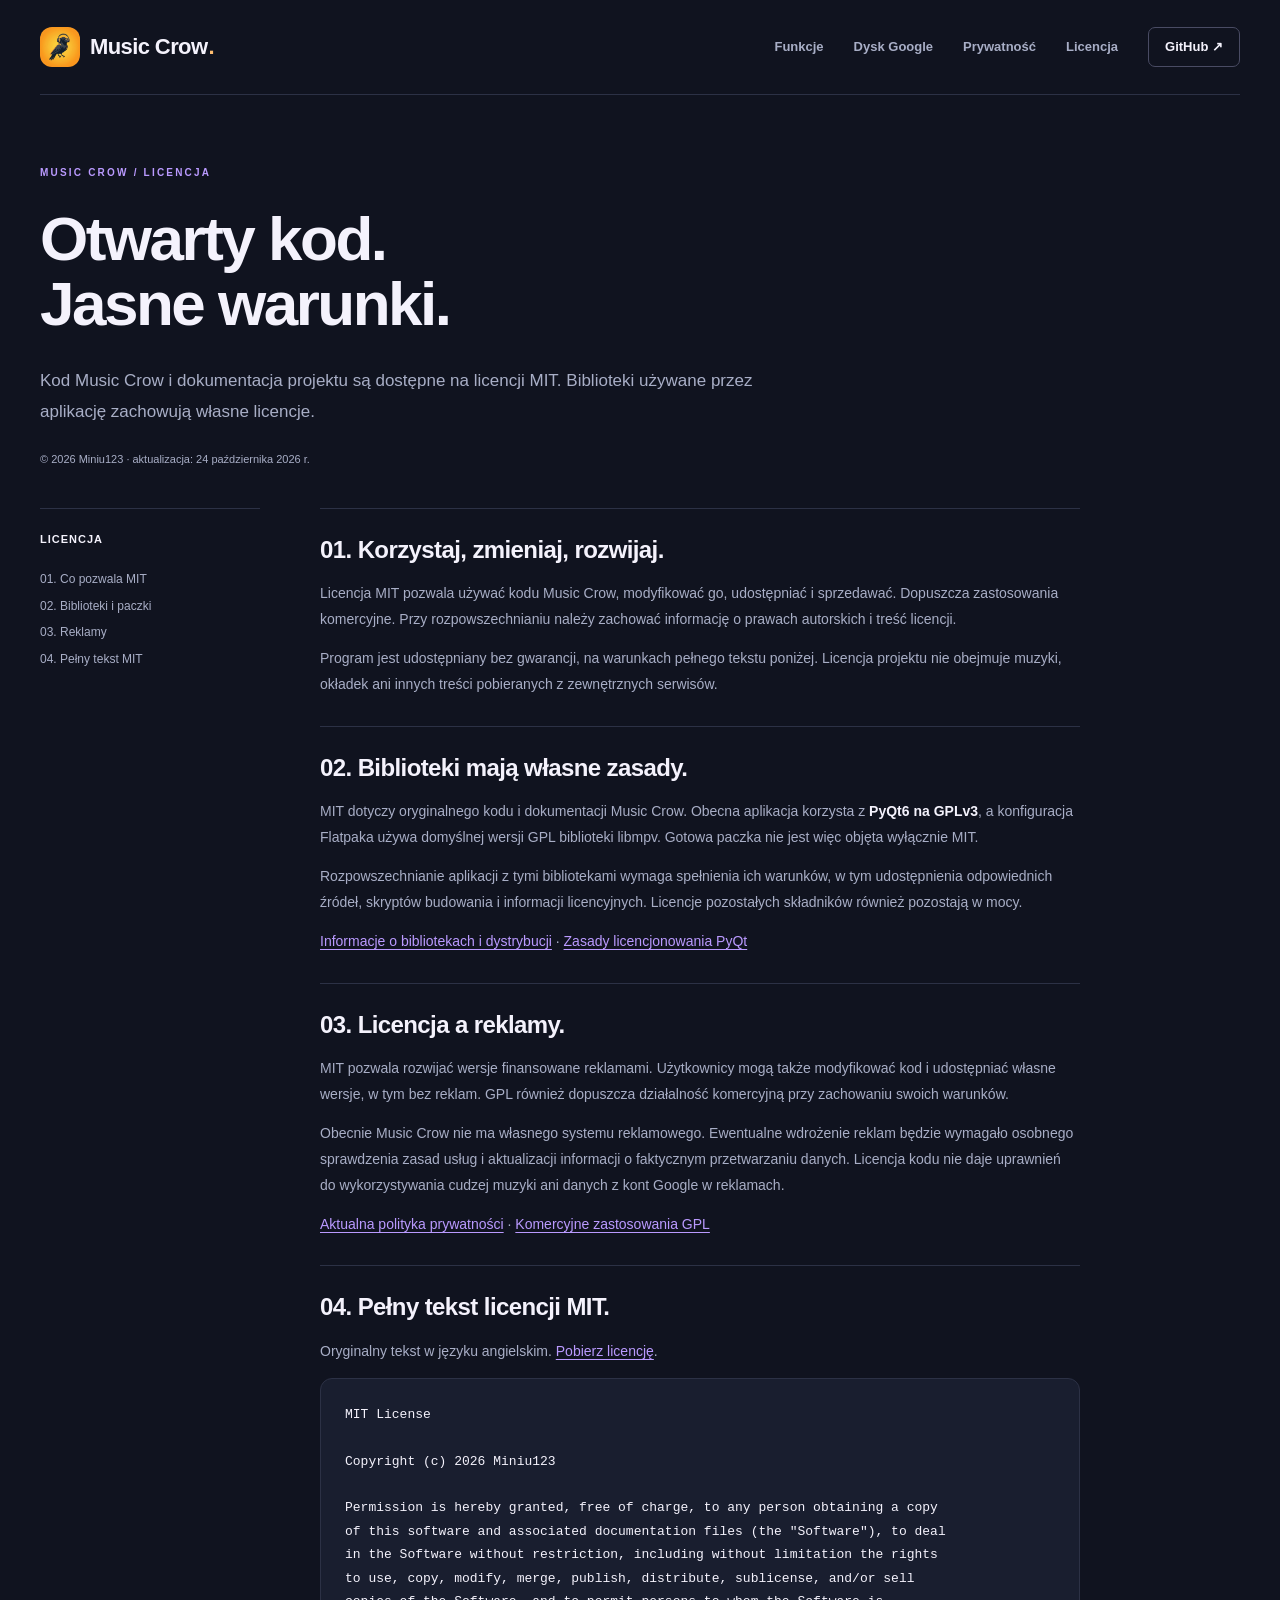
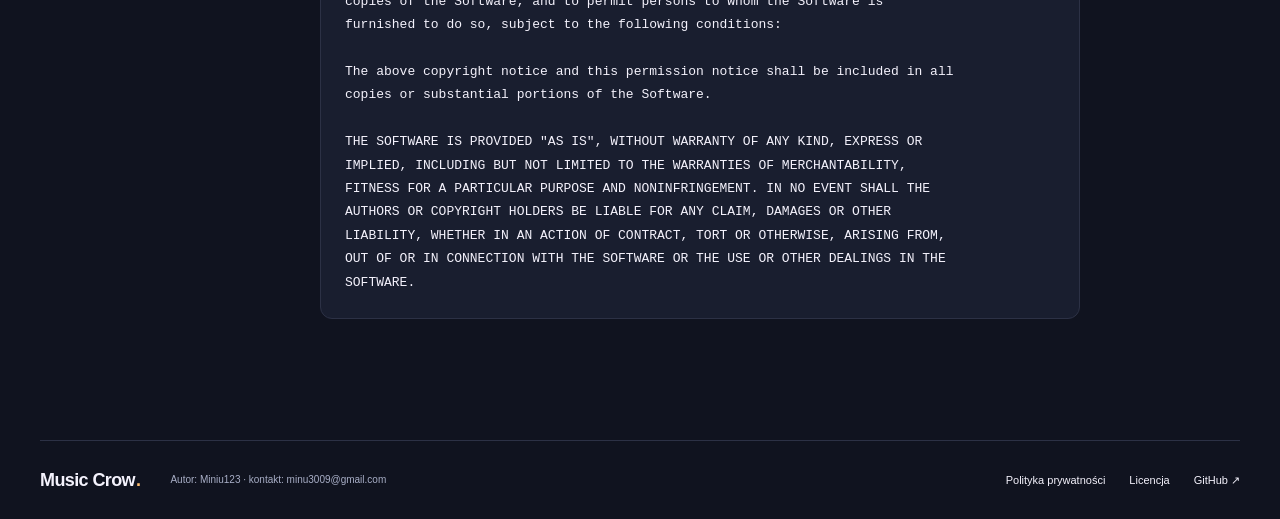
==== docs/license.html @ b698483c "Create flatpak build" ====
<!doctype html>
<html lang="pl">
<head>
  <meta charset="utf-8">
  <meta name="viewport" content="width=device-width, initial-scale=1">
  <meta name="description" content="Licencja MIT kodu Music Crow, zasady wykorzystania komercyjnego i informacje o licencjach bibliotek aplikacji.">
  <meta name="theme-color" content="#10131f">
  <title>Licencja — Music Crow</title>
  <link rel="icon" type="image/png" href="assets/icon.png">
  <link rel="stylesheet" href="assets/style.css">
</head>
<body>
  <a class="skip" href="#main">Przejdź do treści</a>
  <header class="site-header wrap"><a class="brand" href="./" aria-label="Music Crow — strona główna"><img src="assets/icon.png" alt="" width="40" height="40">Music Crow<span class="brand-dot">.</span></a><nav aria-label="Nawigacja główna"><a href="index.html#funkcje">Funkcje</a><a href="index.html#google-drive">Dysk Google</a><a href="privacy.html">Prywatność</a><a href="license.html" aria-current="page">Licencja</a><a class="nav-github" href="https://github.com/Miniu123/Music_Crow">GitHub ↗</a></nav></header>
  <main id="main" class="wrap">
    <div class="legal-hero"><p class="eyebrow">MUSIC CROW / LICENCJA</p><h1>Otwarty kod.<br>Jasne warunki.</h1><p class="lead">Kod Music Crow i dokumentacja projektu są dostępne na licencji MIT. Biblioteki używane przez aplikację zachowują własne licencje.</p><p class="updated">© 2026 Miniu123 · aktualizacja: 24 października 2026 r.</p></div>
    <div class="legal-layout">
      <aside class="legal-toc" aria-label="Spis treści"><strong>LICENCJA</strong><ol><li><a href="#zasady">01. Co pozwala MIT</a></li><li><a href="#biblioteki">02. Biblioteki i paczki</a></li><li><a href="#reklamy">03. Reklamy</a></li><li><a href="#tekst">04. Pełny tekst MIT</a></li></ol></aside>
      <article class="legal-content" aria-label="Licencja Music Crow">
        <section id="zasady"><h2>01. Korzystaj, zmieniaj, rozwijaj.</h2><p>Licencja MIT pozwala używać kodu Music Crow, modyfikować go, udostępniać i sprzedawać. Dopuszcza zastosowania komercyjne. Przy rozpowszechnianiu należy zachować informację o prawach autorskich i treść licencji.</p><p>Program jest udostępniany bez gwarancji, na warunkach pełnego tekstu poniżej. Licencja projektu nie obejmuje muzyki, okładek ani innych treści pobieranych z zewnętrznych serwisów.</p></section>
        <section id="biblioteki"><h2>02. Biblioteki mają własne zasady.</h2><p>MIT dotyczy oryginalnego kodu i dokumentacji Music Crow. Obecna aplikacja korzysta z <strong>PyQt6 na GPLv3</strong>, a konfiguracja Flatpaka używa domyślnej wersji GPL biblioteki libmpv. Gotowa paczka nie jest więc objęta wyłącznie MIT.</p><p>Rozpowszechnianie aplikacji z tymi bibliotekami wymaga spełnienia ich warunków, w tym udostępnienia odpowiednich źródeł, skryptów budowania i informacji licencyjnych. Licencje pozostałych składników również pozostają w mocy.</p><p><a href="https://github.com/Miniu123/Music_Crow/blob/main/THIRD_PARTY_NOTICES.md">Informacje o bibliotekach i dystrybucji</a> · <a href="https://www.riverbankcomputing.com/commercial/license-faq">Zasady licencjonowania PyQt</a></p></section>
        <section id="reklamy"><h2>03. Licencja a reklamy.</h2><p>MIT pozwala rozwijać wersje finansowane reklamami. Użytkownicy mogą także modyfikować kod i udostępniać własne wersje, w tym bez reklam. GPL również dopuszcza działalność komercyjną przy zachowaniu swoich warunków.</p><p>Obecnie Music Crow nie ma własnego systemu reklamowego. Ewentualne wdrożenie reklam będzie wymagało osobnego sprawdzenia zasad usług i aktualizacji informacji o faktycznym przetwarzaniu danych. Licencja kodu nie daje uprawnień do wykorzystywania cudzej muzyki ani danych z kont Google w reklamach.</p><p><a href="privacy.html">Aktualna polityka prywatności</a> · <a href="https://www.gnu.org/licenses/gpl-faq.html#GPLCommercially">Komercyjne zastosowania GPL</a></p></section>
        <section id="tekst"><h2>04. Pełny tekst licencji MIT.</h2><p>Oryginalny tekst w języku angielskim. <a href="assets/LICENSE.txt" download="Music-Crow-LICENSE.txt">Pobierz licencję</a>.</p><pre class="license-text" lang="en">MIT License

Copyright (c) 2026 Miniu123

Permission is hereby granted, free of charge, to any person obtaining a copy
of this software and associated documentation files (the &quot;Software&quot;), to deal
in the Software without restriction, including without limitation the rights
to use, copy, modify, merge, publish, distribute, sublicense, and/or sell
copies of the Software, and to permit persons to whom the Software is
furnished to do so, subject to the following conditions:

The above copyright notice and this permission notice shall be included in all
copies or substantial portions of the Software.

THE SOFTWARE IS PROVIDED &quot;AS IS&quot;, WITHOUT WARRANTY OF ANY KIND, EXPRESS OR
IMPLIED, INCLUDING BUT NOT LIMITED TO THE WARRANTIES OF MERCHANTABILITY,
FITNESS FOR A PARTICULAR PURPOSE AND NONINFRINGEMENT. IN NO EVENT SHALL THE
AUTHORS OR COPYRIGHT HOLDERS BE LIABLE FOR ANY CLAIM, DAMAGES OR OTHER
LIABILITY, WHETHER IN AN ACTION OF CONTRACT, TORT OR OTHERWISE, ARISING FROM,
OUT OF OR IN CONNECTION WITH THE SOFTWARE OR THE USE OR OTHER DEALINGS IN THE
SOFTWARE.
</pre></section>
      </article>
    </div>
  </main>
  <footer class="site-footer wrap"><a class="brand" href="./">Music Crow<span class="brand-dot">.</span></a><p>Autor: Miniu123 · kontakt: <a href="mailto:minu3009@gmail.com">minu3009@gmail.com</a></p><div><a href="privacy.html">Polityka prywatności</a><a href="license.html" aria-current="page">Licencja</a><a href="https://github.com/Miniu123/Music_Crow">GitHub ↗</a></div></footer>
</body>
</html>
---- docs/assets/style.css ----
:root{color-scheme:dark;--bg:#10131f;--surface:#191e2f;--text:#f4f2fc;--muted:#a8aec6;--accent:#ba9aff;--line:#2c3145;--warm:#ffbd70}*{box-sizing:border-box}html{scroll-behavior:smooth;scroll-padding-top:28px}body{margin:0;background:var(--bg);color:var(--text);font-family:Inter,"Segoe UI",Arial,sans-serif;font-size:16px;line-height:1.65}a{color:inherit;text-decoration:none}a:hover{color:var(--accent)}a:focus-visible{outline:3px solid var(--warm);outline-offset:6px;border-radius:3px}img{max-width:100%;height:auto}h1,h2,h3,p,figure{margin:0}h1,h2,h3{line-height:1.1;letter-spacing:-.045em}p{color:var(--muted)}.wrap{width:min(1220px,calc(100% - 80px));margin-inline:auto}.skip{position:fixed;top:-100px;left:20px;padding:10px 20px;background:var(--text);color:var(--bg);z-index:10}.skip:focus{top:12px}.site-header{display:flex;align-items:center;justify-content:space-between;gap:30px;padding-block:27px;border-bottom:1px solid var(--line)}.brand{display:flex;align-items:center;gap:10px;font-size:22px;line-height:1;font-weight:750;letter-spacing:-.6px}.brand img{border-radius:12px}.brand-dot{margin-left:-9px;color:var(--warm)}nav{display:flex;align-items:center;gap:30px;font-size:13px;font-weight:600}nav a{color:var(--muted)}.nav-github{border:1px solid #494b63;border-radius:7px;padding:8px 16px;color:var(--text)}.hero{display:grid;grid-template-columns:1fr 1.12fr;gap:54px;align-items:center;padding-block:102px 72px}.eyebrow{font-size:10px;letter-spacing:2.2px;font-weight:750;color:var(--accent);margin-bottom:24px}.status-dot{display:inline-block;width:7px;height:7px;margin-right:7px;background:var(--warm);border-radius:50%}h1{font-size:clamp(48px,5.2vw,74px);font-weight:750;line-height:1.06;letter-spacing:-4px}h1 span{color:var(--accent)}.lead{margin-top:28px;font-size:17px;line-height:1.85}.actions{display:flex;align-items:center;gap:24px;margin-top:34px;flex-wrap:wrap}.button{display:inline-flex;align-items:center;justify-content:center;gap:20px;padding:14px 20px;font-size:13px;font-weight:750;border-radius:7px;transition:transform .18s,background .18s}.primary{color:#151320;background:#bfa3ff}.primary:hover{color:#151320;background:#ceb8ff;transform:translateY(-2px)}.text-link{font-size:13px;font-weight:650}.text-link span{padding-left:7px}.hero-note{font-size:11px;margin-top:25px;color:#8c95b0}.app-figure{min-width:0;transform:rotate(-2deg);animation:arrive .7s ease-out both}.app-preview{overflow:hidden;background:#151a2a;border:1px solid #3c3d58;border-radius:13px;box-shadow:0 30px 65px #05061170,0 0 75px #9572ff0c}.window-bar{display:flex;align-items:center;justify-content:space-between;padding:12px 16px;border-bottom:1px solid var(--line);color:#8991ab;font-size:8px;letter-spacing:2px}.window-dots{display:flex;gap:5px}.window-dots i{width:6px;height:6px;border-radius:50%;background:#4b4863}.window-dots i:first-child{background:#b78b7c}.preview-body{padding:24px}.preview-heading{display:flex;align-items:center;justify-content:space-between;gap:10px}.micro{font-size:8px;font-weight:750;letter-spacing:1.4px;color:var(--muted)}.preview-heading h2{font-size:27px;margin-top:9px}.preview-heading h2 span{color:var(--accent)}.now-playing{display:flex;align-items:center;gap:18px;padding:20px;margin-block:23px;background:linear-gradient(115deg,#46375f,#2b2b48);border:1px solid #6e548f;border-radius:9px}.record{width:63px;height:63px;border-radius:50%;display:grid;place-items:center;flex-shrink:0;background:repeating-radial-gradient(#161726 0 3px,#28273c 4px 5px);border:1px solid #53516a}.record span{display:grid;place-items:center;width:27px;height:27px;background:var(--warm);border-radius:50%;color:#242036;font-size:17px}.now-playing h3{font-size:18px;margin-top:5px}.now-playing p{font-size:10px;margin-top:5px}.sound-bars{display:flex;gap:3px;align-items:center;height:25px;margin-left:auto}.sound-bars i{width:3px;height:13px;border-radius:3px;background:var(--accent);animation:equalizer 1s ease-in-out infinite alternate}.sound-bars i:nth-child(2){height:23px;animation-delay:-.6s}.sound-bars i:nth-child(3){height:17px;animation-delay:-.2s}.sound-bars i:nth-child(4){height:9px;animation-delay:-.8s}.sound-bars i:nth-child(5){height:20px;animation-delay:-.4s}.preview-queues{display:grid;grid-template-columns:1.2fr 1fr;gap:18px}.queue-label{display:flex;justify-content:space-between;font-size:11px;font-weight:650;margin-bottom:12px}.queue-label>span{color:#8d839f;font-weight:400}.track-list{list-style:none;padding:0;margin:0}.track-list li{display:flex;align-items:center;gap:8px;font-size:9px;line-height:1.5;padding:9px 0;border-bottom:1px solid #2b2c41}.track-list small{display:block;color:var(--muted);font-size:8px;margin-top:2px}.track-art{display:grid;place-items:center;width:28px;height:28px;flex-shrink:0;border-radius:5px;font-size:16px}.lilac{background:#413653;color:#cbb3ed}.peach{background:#4d3d36;color:#e8b996}.mint{background:#2e4645;color:#a7d0c2}.track-time{font-size:8px;color:var(--muted);margin-left:auto}.queue-caption{font-size:9px;line-height:1.7;padding-top:14px;color:#958ba7}.preview-player{display:flex;gap:14px;align-items:center;border-top:1px solid #38344f;padding-top:20px;margin-top:20px;color:var(--accent)}.preview-player small{font-size:8px;color:#a3a5bf}.progress{height:3px;background:#3b3c55;flex:1;border-radius:4px}.progress i{display:block;height:3px;background:var(--accent);width:38%;border-radius:4px}figcaption{font-size:9px;text-align:center;color:#8f95ab;margin-top:15px;letter-spacing:.2px}.feature-strip{display:flex;justify-content:space-between;gap:20px;border-top:1px solid var(--line);border-bottom:1px solid var(--line);padding-block:22px;color:#bdc0d2;font-size:12px;letter-spacing:.2px}.feature-strip span:before{content:'✦';font-size:10px;color:var(--accent);padding-right:12px}.section{padding-block:88px}.section h2,.drive-section h2{font-size:clamp(32px,3.3vw,46px)}.section-heading .eyebrow{margin-bottom:17px}.feature-grid{display:grid;grid-template-columns:repeat(3,1fr);gap:44px;margin-top:46px}.feature-grid article{border-top:1px solid #554760;padding-top:24px}.feature-number{font-size:9px;letter-spacing:2px;color:var(--accent);font-weight:700}.feature-grid h3{font-size:23px;margin-block:16px}.feature-grid p{font-size:14px;line-height:1.85}.drive-section{display:grid;grid-template-columns:1.2fr 1fr;gap:80px;align-items:center;padding:52px;background:#1b2031;border:1px solid #33384d;border-radius:14px}.drive-copy>p:not(.eyebrow){margin-top:22px;font-size:14px}.drive-copy strong{color:var(--text);font-weight:550}.drive-copy .text-link{display:inline-block;margin-top:24px;color:var(--accent)}.backup-note>ol{list-style:none;padding:0;margin:20px 0 0}.backup-note li{display:flex;gap:16px;margin-block:24px}.backup-note li>span{width:28px;height:28px;display:grid;place-items:center;flex-shrink:0;border:1px solid #625276;border-radius:50%;font-size:10px;color:var(--accent)}.backup-note h3{font-size:15px;letter-spacing:-.2px}.backup-note p{font-size:12px;margin-top:7px}.file-pill{font-family:monospace;font-size:11px;background:#111524;border:1px solid #3a4057;border-radius:7px;padding:13px 16px;color:#c0c5db;overflow-wrap:anywhere}.file-pill span{color:var(--accent);margin-right:10px}.start-section{display:flex;align-items:center;justify-content:space-between;gap:45px}.start-section>div{max-width:630px}.start-section p:not(.eyebrow){font-size:14px;margin-top:22px}.start-section .button{flex-shrink:0}.contact-section{padding-block:34px;border-top:1px solid var(--line);display:flex;align-items:center;justify-content:space-between;gap:24px}.contact-section h2{font-size:24px;margin-bottom:10px}.contact-section p{font-size:12px}.contact-link{font-size:18px;color:var(--accent);overflow-wrap:anywhere}.site-footer{border-top:1px solid var(--line);padding-block:30px;display:flex;gap:30px;align-items:center}.site-footer .brand{font-size:18px;flex-shrink:0}.site-footer p{font-size:10px;max-width:340px}.site-footer>div{display:flex;gap:24px;margin-left:auto;font-size:11px}.legal-hero{padding-block:70px 40px;max-width:850px}.legal-hero h1{font-size:clamp(38px,5vw,62px);letter-spacing:-2.5px}.legal-hero .lead{font-size:17px;max-width:720px}.updated{font-size:11px;margin-top:22px}.legal-layout{display:grid;grid-template-columns:220px minmax(0,760px);gap:60px;padding-bottom:80px;align-items:start}.legal-toc{position:sticky;top:24px;border-top:1px solid var(--line);padding-top:16px}.legal-toc strong{font-size:11px;letter-spacing:1px}.legal-toc ol{list-style:none;padding:0;margin:15px 0;font-size:12px;line-height:2.2}.legal-toc a{color:var(--muted)}.legal-content section{padding:28px 0;border-top:1px solid var(--line)}.legal-content h2{font-size:24px;letter-spacing:-.6px;margin-bottom:18px}.legal-content h3{font-size:17px;margin-block:22px 12px;letter-spacing:-.2px}.legal-content p,.legal-content li{font-size:14px;line-height:1.85;color:var(--muted)}.legal-content p+p{margin-top:13px}.legal-content a{color:var(--accent);text-decoration:underline;text-underline-offset:3px;overflow-wrap:anywhere}.legal-content strong{color:var(--text);font-weight:600}.legal-content ul,.legal-content ol{padding-left:22px}.legal-content li{padding-block:4px}.legal-content code{font-size:12px;overflow-wrap:anywhere;color:#d8c6ff}.legal-content .notice{background:var(--surface);border-left:2px solid var(--accent);padding:20px;border-radius:0 8px 8px 0;margin-top:20px}@keyframes equalizer{to{transform:scaleY(.4)}}@keyframes arrive{from{opacity:0;translate:0 14px}to{opacity:1;translate:0 0}}@media(min-width:1600px){.hero{padding-block:125px 95px}}@media(max-width:1050px){.wrap{width:calc(100% - 48px)}.hero{gap:30px;padding-top:70px}h1{font-size:54px;letter-spacing:-2.5px}.preview-body{padding:18px}.now-playing{padding:14px;gap:12px}.preview-queues{gap:12px}.track-time{display:none}.drive-section{gap:35px;padding:36px}.start-section{align-items:flex-start;flex-direction:column;gap:25px}.legal-layout{gap:35px;grid-template-columns:180px 1fr}.site-footer{flex-wrap:wrap}}@media(max-width:760px){.site-header{flex-wrap:wrap;padding-block:22px;gap:22px}nav{width:100%;justify-content:space-between;gap:10px;font-size:11px}.nav-github{padding:5px 10px}.hero{grid-template-columns:1fr;gap:48px;padding-block:52px 40px}.hero-copy{max-width:590px}h1{font-size:clamp(46px,9vw,66px)}.lead{font-size:16px}.app-figure{transform:none;max-width:600px;width:100%;margin-inline:auto}.preview-body{padding:22px}.preview-queues{gap:22px}.feature-strip{display:grid;grid-template-columns:1fr 1fr;gap:15px;font-size:10px}.section{padding-block:58px}.feature-grid{grid-template-columns:1fr;gap:27px;margin-top:30px}.feature-grid article{padding-top:18px}.feature-grid h3{margin-block:12px}.drive-section{grid-template-columns:1fr;padding:28px;gap:36px}.contact-section{align-items:flex-start;flex-direction:column}.site-footer{gap:22px}.site-footer>div{margin-left:0;width:100%}.legal-hero{padding-top:44px}.legal-layout{grid-template-columns:1fr;gap:20px}.legal-toc{position:static}.legal-toc ol{display:grid;grid-template-columns:1fr 1fr;gap:4px 18px}.legal-content section{padding-block:25px}}@media(max-width:390px){.wrap{width:calc(100% - 32px)}.preview-body{padding:15px}.preview-heading h2{font-size:23px}.preview-queues{gap:12px}.track-art{width:24px;height:24px}.now-playing{gap:10px}.record{width:48px;height:48px}.feature-strip span:before{padding-right:6px}.drive-section{padding:22px}.actions{gap:18px}.legal-toc ol{grid-template-columns:1fr}}@media(prefers-reduced-motion:reduce){html{scroll-behavior:auto}*,*:before,*:after{animation:none!important;transition:none!important}}

.license-text{white-space:pre-wrap;overflow-wrap:anywhere;font:13px/1.8 ui-monospace,monospace;background:var(--surface);border:1px solid var(--line);border-radius:12px;padding:24px;color:var(--text)}
.download-section{text-align:center}.download-section h2{font-size:clamp(36px,4vw,54px)}.download-intro{max-width:560px;margin:20px auto 28px;font-size:16px}.download-button{font-size:17px;padding:18px 32px}.download-meta{font-size:12px;margin-top:17px}.download-install{max-width:780px;margin:38px auto 24px;text-align:left;padding:28px;background:var(--surface);border:1px solid var(--line);border-radius:14px}.download-install h3{font-size:22px;margin-bottom:16px}.download-install li,.download-install p{font-size:14px;line-height:1.8;color:var(--muted)}.download-install ol{padding-left:22px}.download-install li{padding-block:5px}.download-install a,.download-links a{color:var(--accent);text-decoration:underline;text-underline-offset:4px}.download-install pre{white-space:pre-wrap;overflow-wrap:anywhere;background:#10131f;border:1px solid var(--line);border-radius:9px;padding:16px;margin:18px 0;font:12px/1.8 ui-monospace,monospace;color:var(--text)}.download-links{display:flex;justify-content:center;gap:24px;flex-wrap:wrap;font-size:12px}@media(max-width:760px){.download-install{padding:20px}.download-links{gap:16px}.download-button{max-width:100%;font-size:15px}}
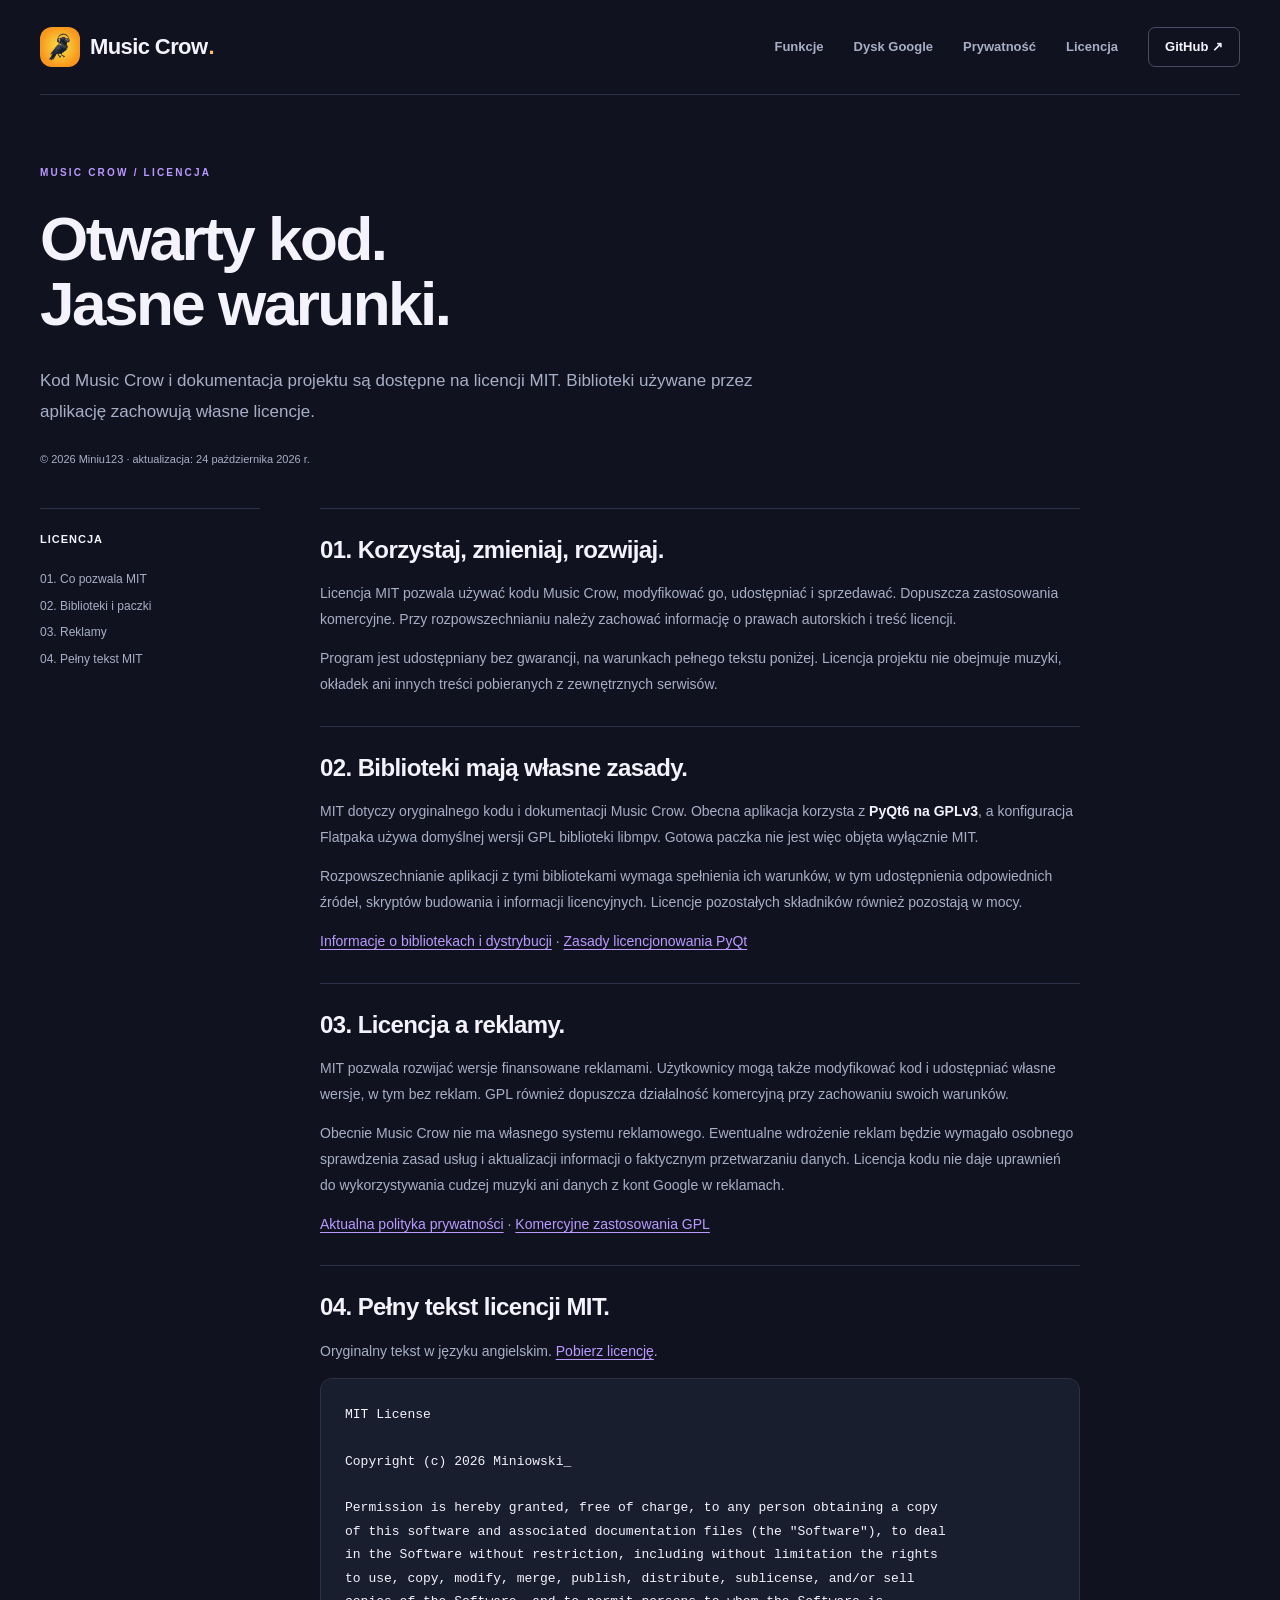
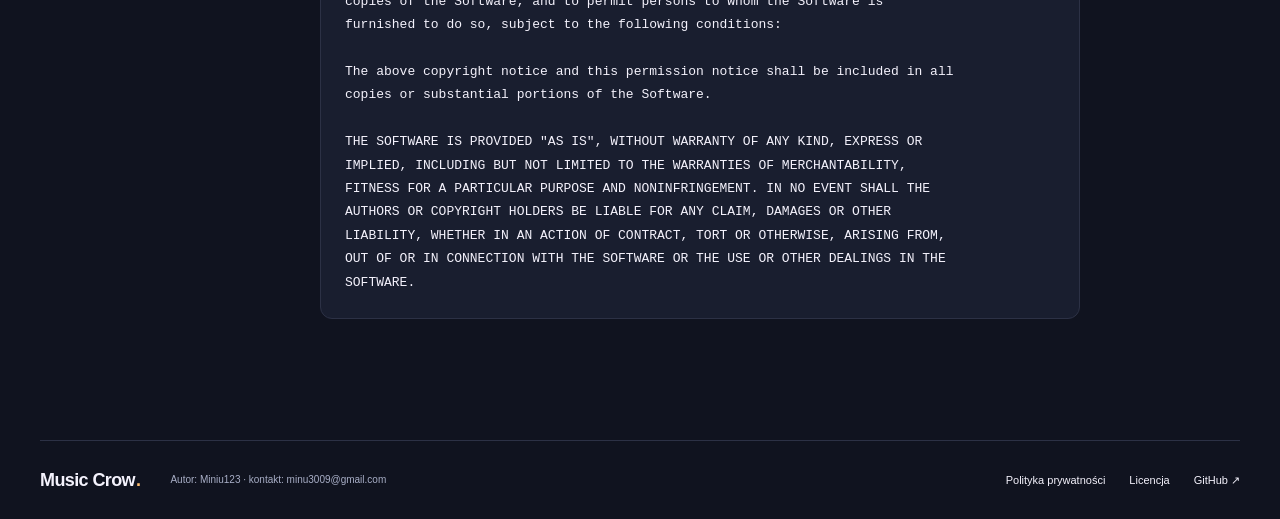
==== commit 011479bb: "Add the Android app, tidy release files and publish the APK - Add the native Android port as android" ====
--- a/docs/license.html
+++ b/docs/license.html
@@ -22,7 +22,7 @@
         <section id="reklamy"><h2>03. Licencja a reklamy.</h2><p>MIT pozwala rozwijać wersje finansowane reklamami. Użytkownicy mogą także modyfikować kod i udostępniać własne wersje, w tym bez reklam. GPL również dopuszcza działalność komercyjną przy zachowaniu swoich warunków.</p><p>Obecnie Music Crow nie ma własnego systemu reklamowego. Ewentualne wdrożenie reklam będzie wymagało osobnego sprawdzenia zasad usług i aktualizacji informacji o faktycznym przetwarzaniu danych. Licencja kodu nie daje uprawnień do wykorzystywania cudzej muzyki ani danych z kont Google w reklamach.</p><p><a href="privacy.html">Aktualna polityka prywatności</a> · <a href="https://www.gnu.org/licenses/gpl-faq.html#GPLCommercially">Komercyjne zastosowania GPL</a></p></section>
         <section id="tekst"><h2>04. Pełny tekst licencji MIT.</h2><p>Oryginalny tekst w języku angielskim. <a href="assets/LICENSE.txt" download="Music-Crow-LICENSE.txt">Pobierz licencję</a>.</p><pre class="license-text" lang="en">MIT License
 
-Copyright (c) 2026 Miniu123
+Copyright (c) 2026 Miniowski_
 
 Permission is hereby granted, free of charge, to any person obtaining a copy
 of this software and associated documentation files (the &quot;Software&quot;), to deal
--- a/docs/assets/style.css
+++ b/docs/assets/style.css
@@ -1,4 +1,27 @@
 :root{color-scheme:dark;--bg:#10131f;--surface:#191e2f;--text:#f4f2fc;--muted:#a8aec6;--accent:#ba9aff;--line:#2c3145;--warm:#ffbd70}*{box-sizing:border-box}html{scroll-behavior:smooth;scroll-padding-top:28px}body{margin:0;background:var(--bg);color:var(--text);font-family:Inter,"Segoe UI",Arial,sans-serif;font-size:16px;line-height:1.65}a{color:inherit;text-decoration:none}a:hover{color:var(--accent)}a:focus-visible{outline:3px solid var(--warm);outline-offset:6px;border-radius:3px}img{max-width:100%;height:auto}h1,h2,h3,p,figure{margin:0}h1,h2,h3{line-height:1.1;letter-spacing:-.045em}p{color:var(--muted)}.wrap{width:min(1220px,calc(100% - 80px));margin-inline:auto}.skip{position:fixed;top:-100px;left:20px;padding:10px 20px;background:var(--text);color:var(--bg);z-index:10}.skip:focus{top:12px}.site-header{display:flex;align-items:center;justify-content:space-between;gap:30px;padding-block:27px;border-bottom:1px solid var(--line)}.brand{display:flex;align-items:center;gap:10px;font-size:22px;line-height:1;font-weight:750;letter-spacing:-.6px}.brand img{border-radius:12px}.brand-dot{margin-left:-9px;color:var(--warm)}nav{display:flex;align-items:center;gap:30px;font-size:13px;font-weight:600}nav a{color:var(--muted)}.nav-github{border:1px solid #494b63;border-radius:7px;padding:8px 16px;color:var(--text)}.hero{display:grid;grid-template-columns:1fr 1.12fr;gap:54px;align-items:center;padding-block:102px 72px}.eyebrow{font-size:10px;letter-spacing:2.2px;font-weight:750;color:var(--accent);margin-bottom:24px}.status-dot{display:inline-block;width:7px;height:7px;margin-right:7px;background:var(--warm);border-radius:50%}h1{font-size:clamp(48px,5.2vw,74px);font-weight:750;line-height:1.06;letter-spacing:-4px}h1 span{color:var(--accent)}.lead{margin-top:28px;font-size:17px;line-height:1.85}.actions{display:flex;align-items:center;gap:24px;margin-top:34px;flex-wrap:wrap}.button{display:inline-flex;align-items:center;justify-content:center;gap:20px;padding:14px 20px;font-size:13px;font-weight:750;border-radius:7px;transition:transform .18s,background .18s}.primary{color:#151320;background:#bfa3ff}.primary:hover{color:#151320;background:#ceb8ff;transform:translateY(-2px)}.text-link{font-size:13px;font-weight:650}.text-link span{padding-left:7px}.hero-note{font-size:11px;margin-top:25px;color:#8c95b0}.app-figure{min-width:0;transform:rotate(-2deg);animation:arrive .7s ease-out both}.app-preview{overflow:hidden;background:#151a2a;border:1px solid #3c3d58;border-radius:13px;box-shadow:0 30px 65px #05061170,0 0 75px #9572ff0c}.window-bar{display:flex;align-items:center;justify-content:space-between;padding:12px 16px;border-bottom:1px solid var(--line);color:#8991ab;font-size:8px;letter-spacing:2px}.window-dots{display:flex;gap:5px}.window-dots i{width:6px;height:6px;border-radius:50%;background:#4b4863}.window-dots i:first-child{background:#b78b7c}.preview-body{padding:24px}.preview-heading{display:flex;align-items:center;justify-content:space-between;gap:10px}.micro{font-size:8px;font-weight:750;letter-spacing:1.4px;color:var(--muted)}.preview-heading h2{font-size:27px;margin-top:9px}.preview-heading h2 span{color:var(--accent)}.now-playing{display:flex;align-items:center;gap:18px;padding:20px;margin-block:23px;background:linear-gradient(115deg,#46375f,#2b2b48);border:1px solid #6e548f;border-radius:9px}.record{width:63px;height:63px;border-radius:50%;display:grid;place-items:center;flex-shrink:0;background:repeating-radial-gradient(#161726 0 3px,#28273c 4px 5px);border:1px solid #53516a}.record span{display:grid;place-items:center;width:27px;height:27px;background:var(--warm);border-radius:50%;color:#242036;font-size:17px}.now-playing h3{font-size:18px;margin-top:5px}.now-playing p{font-size:10px;margin-top:5px}.sound-bars{display:flex;gap:3px;align-items:center;height:25px;margin-left:auto}.sound-bars i{width:3px;height:13px;border-radius:3px;background:var(--accent);animation:equalizer 1s ease-in-out infinite alternate}.sound-bars i:nth-child(2){height:23px;animation-delay:-.6s}.sound-bars i:nth-child(3){height:17px;animation-delay:-.2s}.sound-bars i:nth-child(4){height:9px;animation-delay:-.8s}.sound-bars i:nth-child(5){height:20px;animation-delay:-.4s}.preview-queues{display:grid;grid-template-columns:1.2fr 1fr;gap:18px}.queue-label{display:flex;justify-content:space-between;font-size:11px;font-weight:650;margin-bottom:12px}.queue-label>span{color:#8d839f;font-weight:400}.track-list{list-style:none;padding:0;margin:0}.track-list li{display:flex;align-items:center;gap:8px;font-size:9px;line-height:1.5;padding:9px 0;border-bottom:1px solid #2b2c41}.track-list small{display:block;color:var(--muted);font-size:8px;margin-top:2px}.track-art{display:grid;place-items:center;width:28px;height:28px;flex-shrink:0;border-radius:5px;font-size:16px}.lilac{background:#413653;color:#cbb3ed}.peach{background:#4d3d36;color:#e8b996}.mint{background:#2e4645;color:#a7d0c2}.track-time{font-size:8px;color:var(--muted);margin-left:auto}.queue-caption{font-size:9px;line-height:1.7;padding-top:14px;color:#958ba7}.preview-player{display:flex;gap:14px;align-items:center;border-top:1px solid #38344f;padding-top:20px;margin-top:20px;color:var(--accent)}.preview-player small{font-size:8px;color:#a3a5bf}.progress{height:3px;background:#3b3c55;flex:1;border-radius:4px}.progress i{display:block;height:3px;background:var(--accent);width:38%;border-radius:4px}figcaption{font-size:9px;text-align:center;color:#8f95ab;margin-top:15px;letter-spacing:.2px}.feature-strip{display:flex;justify-content:space-between;gap:20px;border-top:1px solid var(--line);border-bottom:1px solid var(--line);padding-block:22px;color:#bdc0d2;font-size:12px;letter-spacing:.2px}.feature-strip span:before{content:'✦';font-size:10px;color:var(--accent);padding-right:12px}.section{padding-block:88px}.section h2,.drive-section h2{font-size:clamp(32px,3.3vw,46px)}.section-heading .eyebrow{margin-bottom:17px}.feature-grid{display:grid;grid-template-columns:repeat(3,1fr);gap:44px;margin-top:46px}.feature-grid article{border-top:1px solid #554760;padding-top:24px}.feature-number{font-size:9px;letter-spacing:2px;color:var(--accent);font-weight:700}.feature-grid h3{font-size:23px;margin-block:16px}.feature-grid p{font-size:14px;line-height:1.85}.drive-section{display:grid;grid-template-columns:1.2fr 1fr;gap:80px;align-items:center;padding:52px;background:#1b2031;border:1px solid #33384d;border-radius:14px}.drive-copy>p:not(.eyebrow){margin-top:22px;font-size:14px}.drive-copy strong{color:var(--text);font-weight:550}.drive-copy .text-link{display:inline-block;margin-top:24px;color:var(--accent)}.backup-note>ol{list-style:none;padding:0;margin:20px 0 0}.backup-note li{display:flex;gap:16px;margin-block:24px}.backup-note li>span{width:28px;height:28px;display:grid;place-items:center;flex-shrink:0;border:1px solid #625276;border-radius:50%;font-size:10px;color:var(--accent)}.backup-note h3{font-size:15px;letter-spacing:-.2px}.backup-note p{font-size:12px;margin-top:7px}.file-pill{font-family:monospace;font-size:11px;background:#111524;border:1px solid #3a4057;border-radius:7px;padding:13px 16px;color:#c0c5db;overflow-wrap:anywhere}.file-pill span{color:var(--accent);margin-right:10px}.start-section{display:flex;align-items:center;justify-content:space-between;gap:45px}.start-section>div{max-width:630px}.start-section p:not(.eyebrow){font-size:14px;margin-top:22px}.start-section .button{flex-shrink:0}.contact-section{padding-block:34px;border-top:1px solid var(--line);display:flex;align-items:center;justify-content:space-between;gap:24px}.contact-section h2{font-size:24px;margin-bottom:10px}.contact-section p{font-size:12px}.contact-link{font-size:18px;color:var(--accent);overflow-wrap:anywhere}.site-footer{border-top:1px solid var(--line);padding-block:30px;display:flex;gap:30px;align-items:center}.site-footer .brand{font-size:18px;flex-shrink:0}.site-footer p{font-size:10px;max-width:340px}.site-footer>div{display:flex;gap:24px;margin-left:auto;font-size:11px}.legal-hero{padding-block:70px 40px;max-width:850px}.legal-hero h1{font-size:clamp(38px,5vw,62px);letter-spacing:-2.5px}.legal-hero .lead{font-size:17px;max-width:720px}.updated{font-size:11px;margin-top:22px}.legal-layout{display:grid;grid-template-columns:220px minmax(0,760px);gap:60px;padding-bottom:80px;align-items:start}.legal-toc{position:sticky;top:24px;border-top:1px solid var(--line);padding-top:16px}.legal-toc strong{font-size:11px;letter-spacing:1px}.legal-toc ol{list-style:none;padding:0;margin:15px 0;font-size:12px;line-height:2.2}.legal-toc a{color:var(--muted)}.legal-content section{padding:28px 0;border-top:1px solid var(--line)}.legal-content h2{font-size:24px;letter-spacing:-.6px;margin-bottom:18px}.legal-content h3{font-size:17px;margin-block:22px 12px;letter-spacing:-.2px}.legal-content p,.legal-content li{font-size:14px;line-height:1.85;color:var(--muted)}.legal-content p+p{margin-top:13px}.legal-content a{color:var(--accent);text-decoration:underline;text-underline-offset:3px;overflow-wrap:anywhere}.legal-content strong{color:var(--text);font-weight:600}.legal-content ul,.legal-content ol{padding-left:22px}.legal-content li{padding-block:4px}.legal-content code{font-size:12px;overflow-wrap:anywhere;color:#d8c6ff}.legal-content .notice{background:var(--surface);border-left:2px solid var(--accent);padding:20px;border-radius:0 8px 8px 0;margin-top:20px}@keyframes equalizer{to{transform:scaleY(.4)}}@keyframes arrive{from{opacity:0;translate:0 14px}to{opacity:1;translate:0 0}}@media(min-width:1600px){.hero{padding-block:125px 95px}}@media(max-width:1050px){.wrap{width:calc(100% - 48px)}.hero{gap:30px;padding-top:70px}h1{font-size:54px;letter-spacing:-2.5px}.preview-body{padding:18px}.now-playing{padding:14px;gap:12px}.preview-queues{gap:12px}.track-time{display:none}.drive-section{gap:35px;padding:36px}.start-section{align-items:flex-start;flex-direction:column;gap:25px}.legal-layout{gap:35px;grid-template-columns:180px 1fr}.site-footer{flex-wrap:wrap}}@media(max-width:760px){.site-header{flex-wrap:wrap;padding-block:22px;gap:22px}nav{width:100%;justify-content:space-between;gap:10px;font-size:11px}.nav-github{padding:5px 10px}.hero{grid-template-columns:1fr;gap:48px;padding-block:52px 40px}.hero-copy{max-width:590px}h1{font-size:clamp(46px,9vw,66px)}.lead{font-size:16px}.app-figure{transform:none;max-width:600px;width:100%;margin-inline:auto}.preview-body{padding:22px}.preview-queues{gap:22px}.feature-strip{display:grid;grid-template-columns:1fr 1fr;gap:15px;font-size:10px}.section{padding-block:58px}.feature-grid{grid-template-columns:1fr;gap:27px;margin-top:30px}.feature-grid article{padding-top:18px}.feature-grid h3{margin-block:12px}.drive-section{grid-template-columns:1fr;padding:28px;gap:36px}.contact-section{align-items:flex-start;flex-direction:column}.site-footer{gap:22px}.site-footer>div{margin-left:0;width:100%}.legal-hero{padding-top:44px}.legal-layout{grid-template-columns:1fr;gap:20px}.legal-toc{position:static}.legal-toc ol{display:grid;grid-template-columns:1fr 1fr;gap:4px 18px}.legal-content section{padding-block:25px}}@media(max-width:390px){.wrap{width:calc(100% - 32px)}.preview-body{padding:15px}.preview-heading h2{font-size:23px}.preview-queues{gap:12px}.track-art{width:24px;height:24px}.now-playing{gap:10px}.record{width:48px;height:48px}.feature-strip span:before{padding-right:6px}.drive-section{padding:22px}.actions{gap:18px}.legal-toc ol{grid-template-columns:1fr}}@media(prefers-reduced-motion:reduce){html{scroll-behavior:auto}*,*:before,*:after{animation:none!important;transition:none!important}}
 
 .license-text{white-space:pre-wrap;overflow-wrap:anywhere;font:13px/1.8 ui-monospace,monospace;background:var(--surface);border:1px solid var(--line);border-radius:12px;padding:24px;color:var(--text)}
-.download-section{text-align:center}.download-section h2{font-size:clamp(36px,4vw,54px)}.download-intro{max-width:560px;margin:20px auto 28px;font-size:16px}.download-button{font-size:17px;padding:18px 32px}.download-meta{font-size:12px;margin-top:17px}.download-install{max-width:780px;margin:38px auto 24px;text-align:left;padding:28px;background:var(--surface);border:1px solid var(--line);border-radius:14px}.download-install h3{font-size:22px;margin-bottom:16px}.download-install li,.download-install p{font-size:14px;line-height:1.8;color:var(--muted)}.download-install ol{padding-left:22px}.download-install li{padding-block:5px}.download-install a,.download-links a{color:var(--accent);text-decoration:underline;text-underline-offset:4px}.download-install pre{white-space:pre-wrap;overflow-wrap:anywhere;background:#10131f;border:1px solid var(--line);border-radius:9px;padding:16px;margin:18px 0;font:12px/1.8 ui-monospace,monospace;color:var(--text)}.download-links{display:flex;justify-content:center;gap:24px;flex-wrap:wrap;font-size:12px}@media(max-width:760px){.download-install{padding:20px}.download-links{gap:16px}.download-button{max-width:100%;font-size:15px}}
+.download-section{text-align:center}
+.download-section h2{font-size:clamp(36px,4vw,54px)}
+.download-intro{max-width:560px;margin:20px auto 36px;font-size:16px}
+.download-grid{display:grid;grid-template-columns:repeat(auto-fit,minmax(280px,1fr));gap:24px;max-width:1120px;margin:0 auto;align-items:start}
+.download-card{min-width:0;text-align:left;padding:30px;background:var(--surface);border:1px solid var(--line);border-radius:16px}
+.platform-label{font-size:11px;font-weight:750;letter-spacing:2px;color:var(--accent);margin-bottom:16px}
+.download-card h3{font-size:26px;margin-bottom:16px}
+.platform-description{font-size:14px;min-height:46px}
+.download-meta{font-size:12px;margin:12px 0 22px}
+.download-card .download-button{width:100%;font-size:15px;padding:16px 20px;color:#151320;text-decoration:none}
+.download-hint{font-size:12px;margin:16px 0 24px;min-height:40px}
+.download-install{border-top:1px solid var(--line);padding-top:18px}
+.download-install summary{cursor:pointer;color:var(--text);font-size:14px;font-weight:650}
+.download-install summary:hover{color:var(--accent)}
+.download-install summary:focus-visible{outline:3px solid var(--warm);outline-offset:5px;border-radius:3px}
+.download-install[open] summary{margin-bottom:18px}
+.download-install li,.download-install p{font-size:14px;line-height:1.8;color:var(--muted)}
+.download-install ol{padding-left:22px;margin:0}
+.download-install li{padding-block:5px}
+.download-install a,.download-links a{color:var(--accent);text-decoration:underline;text-underline-offset:4px}
+.download-install pre{white-space:pre-wrap;overflow-wrap:anywhere;background:var(--bg);border:1px solid var(--line);border-radius:9px;padding:16px;margin:18px 0;font:12px/1.8 ui-monospace,monospace;color:var(--text)}
+.download-footnote{font-size:12px;margin:24px auto 16px}
+.download-links{display:flex;justify-content:center;gap:24px;flex-wrap:wrap;font-size:12px}
+@media(max-width:760px){.download-grid{grid-template-columns:1fr;gap:18px}.download-card{padding:24px}.platform-description,.download-hint{min-height:0}.download-links{gap:16px}}
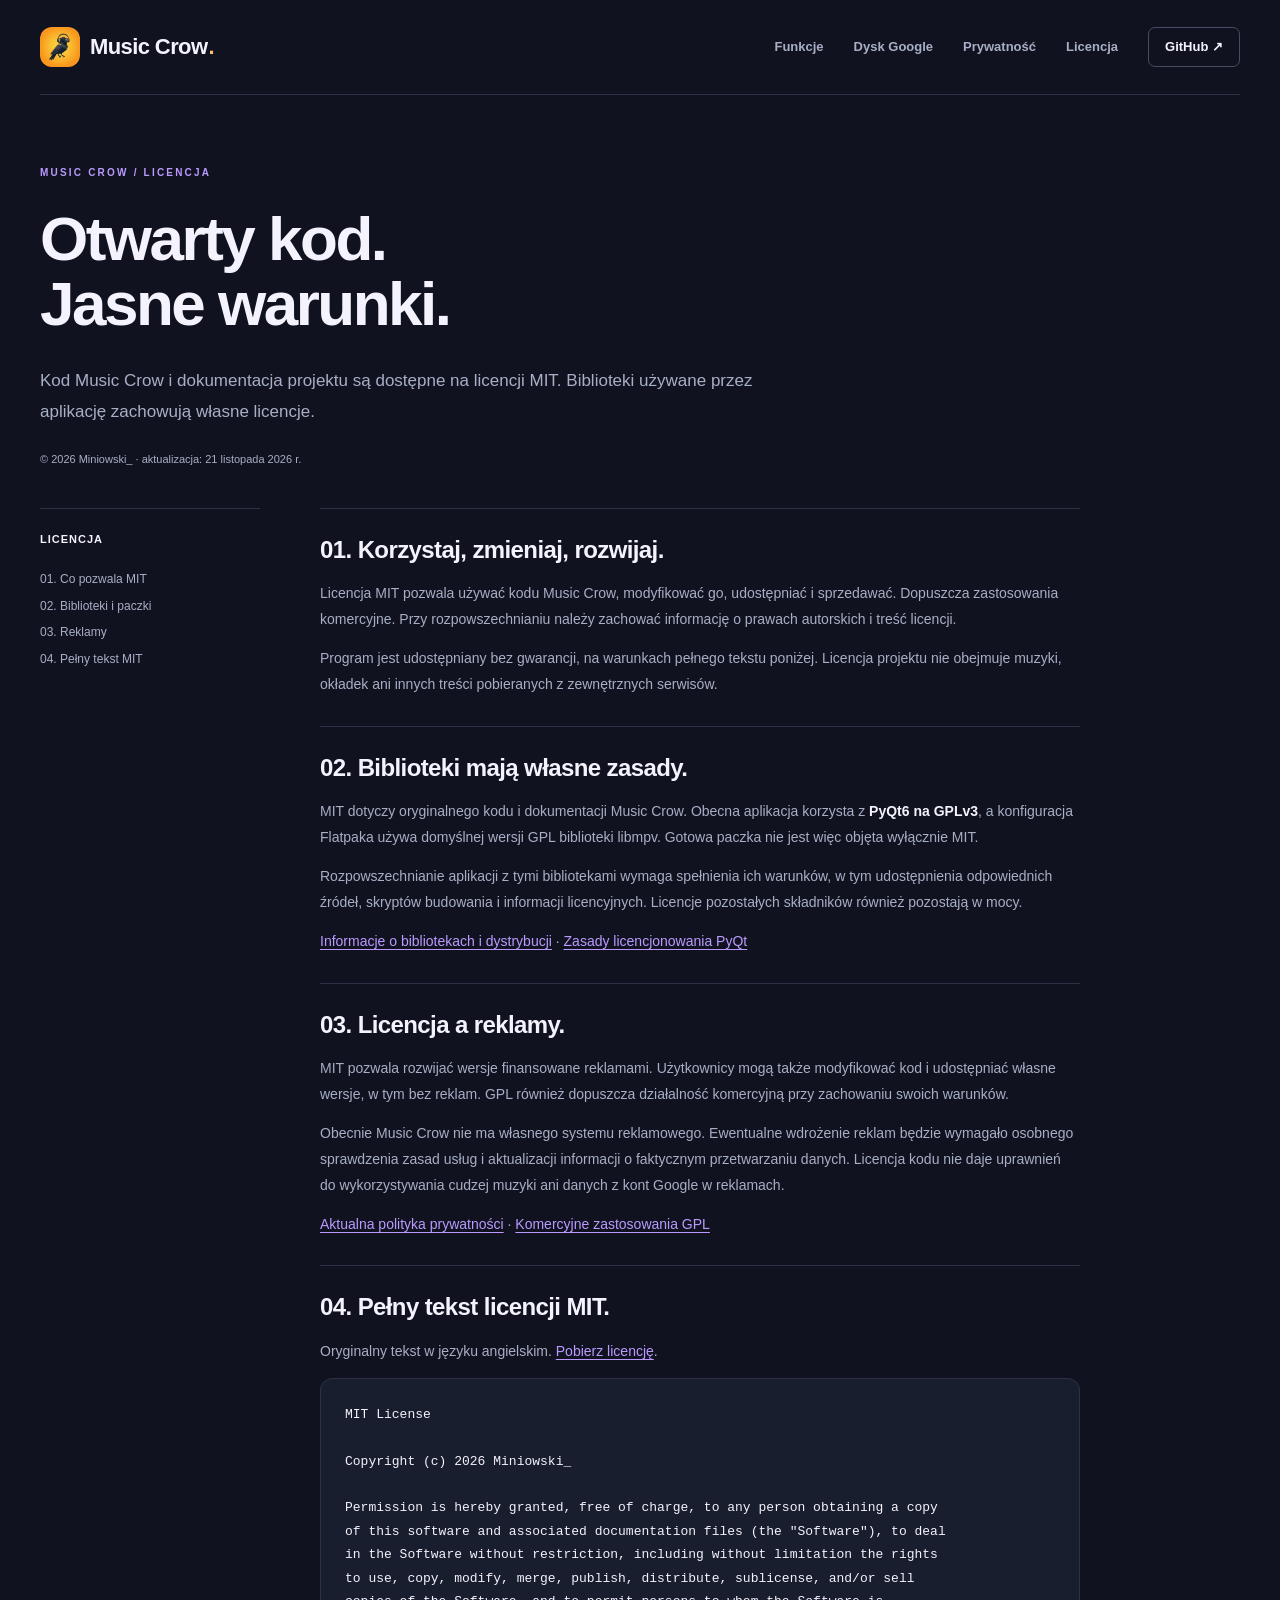
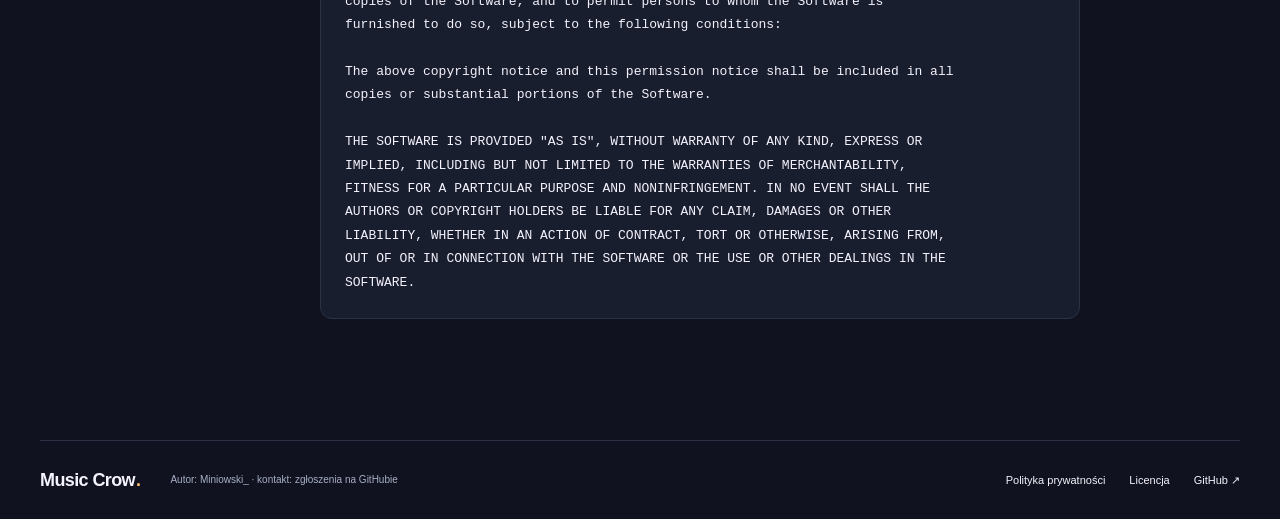
==== commit da44b565: "Release desktop 0.2.0 and Android 0.9.1 with the Miniowski_ branding Desktop 0.2.0 (Linux Flatpak, W" ====
--- a/docs/license.html
+++ b/docs/license.html
@@ -13,7 +13,7 @@
   <a class="skip" href="#main">Przejdź do treści</a>
   <header class="site-header wrap"><a class="brand" href="./" aria-label="Music Crow — strona główna"><img src="assets/icon.png" alt="" width="40" height="40">Music Crow<span class="brand-dot">.</span></a><nav aria-label="Nawigacja główna"><a href="index.html#funkcje">Funkcje</a><a href="index.html#google-drive">Dysk Google</a><a href="privacy.html">Prywatność</a><a href="license.html" aria-current="page">Licencja</a><a class="nav-github" href="https://github.com/Miniu123/Music_Crow">GitHub ↗</a></nav></header>
   <main id="main" class="wrap">
-    <div class="legal-hero"><p class="eyebrow">MUSIC CROW / LICENCJA</p><h1>Otwarty kod.<br>Jasne warunki.</h1><p class="lead">Kod Music Crow i dokumentacja projektu są dostępne na licencji MIT. Biblioteki używane przez aplikację zachowują własne licencje.</p><p class="updated">© 2026 Miniu123 · aktualizacja: 24 października 2026 r.</p></div>
+    <div class="legal-hero"><p class="eyebrow">MUSIC CROW / LICENCJA</p><h1>Otwarty kod.<br>Jasne warunki.</h1><p class="lead">Kod Music Crow i dokumentacja projektu są dostępne na licencji MIT. Biblioteki używane przez aplikację zachowują własne licencje.</p><p class="updated">© 2026 Miniowski_ · aktualizacja: 21 listopada 2026 r.</p></div>
     <div class="legal-layout">
       <aside class="legal-toc" aria-label="Spis treści"><strong>LICENCJA</strong><ol><li><a href="#zasady">01. Co pozwala MIT</a></li><li><a href="#biblioteki">02. Biblioteki i paczki</a></li><li><a href="#reklamy">03. Reklamy</a></li><li><a href="#tekst">04. Pełny tekst MIT</a></li></ol></aside>
       <article class="legal-content" aria-label="Licencja Music Crow">
@@ -45,6 +45,6 @@
       </article>
     </div>
   </main>
-  <footer class="site-footer wrap"><a class="brand" href="./">Music Crow<span class="brand-dot">.</span></a><p>Autor: Miniu123 · kontakt: <a href="mailto:minu3009@gmail.com">minu3009@gmail.com</a></p><div><a href="privacy.html">Polityka prywatności</a><a href="license.html" aria-current="page">Licencja</a><a href="https://github.com/Miniu123/Music_Crow">GitHub ↗</a></div></footer>
+  <footer class="site-footer wrap"><a class="brand" href="./">Music Crow<span class="brand-dot">.</span></a><p>Autor: Miniowski_ · kontakt: <a href="https://github.com/Miniu123/Music_Crow/issues">zgłoszenia na GitHubie</a></p><div><a href="privacy.html">Polityka prywatności</a><a href="license.html" aria-current="page">Licencja</a><a href="https://github.com/Miniu123/Music_Crow">GitHub ↗</a></div></footer>
 </body>
 </html>
--- a/docs/assets/style.css
+++ b/docs/assets/style.css
@@ -1,4 +1,4 @@
-:root{color-scheme:dark;--bg:#10131f;--surface:#191e2f;--text:#f4f2fc;--muted:#a8aec6;--accent:#ba9aff;--line:#2c3145;--warm:#ffbd70}*{box-sizing:border-box}html{scroll-behavior:smooth;scroll-padding-top:28px}body{margin:0;background:var(--bg);color:var(--text);font-family:Inter,"Segoe UI",Arial,sans-serif;font-size:16px;line-height:1.65}a{color:inherit;text-decoration:none}a:hover{color:var(--accent)}a:focus-visible{outline:3px solid var(--warm);outline-offset:6px;border-radius:3px}img{max-width:100%;height:auto}h1,h2,h3,p,figure{margin:0}h1,h2,h3{line-height:1.1;letter-spacing:-.045em}p{color:var(--muted)}.wrap{width:min(1220px,calc(100% - 80px));margin-inline:auto}.skip{position:fixed;top:-100px;left:20px;padding:10px 20px;background:var(--text);color:var(--bg);z-index:10}.skip:focus{top:12px}.site-header{display:flex;align-items:center;justify-content:space-between;gap:30px;padding-block:27px;border-bottom:1px solid var(--line)}.brand{display:flex;align-items:center;gap:10px;font-size:22px;line-height:1;font-weight:750;letter-spacing:-.6px}.brand img{border-radius:12px}.brand-dot{margin-left:-9px;color:var(--warm)}nav{display:flex;align-items:center;gap:30px;font-size:13px;font-weight:600}nav a{color:var(--muted)}.nav-github{border:1px solid #494b63;border-radius:7px;padding:8px 16px;color:var(--text)}.hero{display:grid;grid-template-columns:1fr 1.12fr;gap:54px;align-items:center;padding-block:102px 72px}.eyebrow{font-size:10px;letter-spacing:2.2px;font-weight:750;color:var(--accent);margin-bottom:24px}.status-dot{display:inline-block;width:7px;height:7px;margin-right:7px;background:var(--warm);border-radius:50%}h1{font-size:clamp(48px,5.2vw,74px);font-weight:750;line-height:1.06;letter-spacing:-4px}h1 span{color:var(--accent)}.lead{margin-top:28px;font-size:17px;line-height:1.85}.actions{display:flex;align-items:center;gap:24px;margin-top:34px;flex-wrap:wrap}.button{display:inline-flex;align-items:center;justify-content:center;gap:20px;padding:14px 20px;font-size:13px;font-weight:750;border-radius:7px;transition:transform .18s,background .18s}.primary{color:#151320;background:#bfa3ff}.primary:hover{color:#151320;background:#ceb8ff;transform:translateY(-2px)}.text-link{font-size:13px;font-weight:650}.text-link span{padding-left:7px}.hero-note{font-size:11px;margin-top:25px;color:#8c95b0}.app-figure{min-width:0;transform:rotate(-2deg);animation:arrive .7s ease-out both}.app-preview{overflow:hidden;background:#151a2a;border:1px solid #3c3d58;border-radius:13px;box-shadow:0 30px 65px #05061170,0 0 75px #9572ff0c}.window-bar{display:flex;align-items:center;justify-content:space-between;padding:12px 16px;border-bottom:1px solid var(--line);color:#8991ab;font-size:8px;letter-spacing:2px}.window-dots{display:flex;gap:5px}.window-dots i{width:6px;height:6px;border-radius:50%;background:#4b4863}.window-dots i:first-child{background:#b78b7c}.preview-body{padding:24px}.preview-heading{display:flex;align-items:center;justify-content:space-between;gap:10px}.micro{font-size:8px;font-weight:750;letter-spacing:1.4px;color:var(--muted)}.preview-heading h2{font-size:27px;margin-top:9px}.preview-heading h2 span{color:var(--accent)}.now-playing{display:flex;align-items:center;gap:18px;padding:20px;margin-block:23px;background:linear-gradient(115deg,#46375f,#2b2b48);border:1px solid #6e548f;border-radius:9px}.record{width:63px;height:63px;border-radius:50%;display:grid;place-items:center;flex-shrink:0;background:repeating-radial-gradient(#161726 0 3px,#28273c 4px 5px);border:1px solid #53516a}.record span{display:grid;place-items:center;width:27px;height:27px;background:var(--warm);border-radius:50%;color:#242036;font-size:17px}.now-playing h3{font-size:18px;margin-top:5px}.now-playing p{font-size:10px;margin-top:5px}.sound-bars{display:flex;gap:3px;align-items:center;height:25px;margin-left:auto}.sound-bars i{width:3px;height:13px;border-radius:3px;background:var(--accent);animation:equalizer 1s ease-in-out infinite alternate}.sound-bars i:nth-child(2){height:23px;animation-delay:-.6s}.sound-bars i:nth-child(3){height:17px;animation-delay:-.2s}.sound-bars i:nth-child(4){height:9px;animation-delay:-.8s}.sound-bars i:nth-child(5){height:20px;animation-delay:-.4s}.preview-queues{display:grid;grid-template-columns:1.2fr 1fr;gap:18px}.queue-label{display:flex;justify-content:space-between;font-size:11px;font-weight:650;margin-bottom:12px}.queue-label>span{color:#8d839f;font-weight:400}.track-list{list-style:none;padding:0;margin:0}.track-list li{display:flex;align-items:center;gap:8px;font-size:9px;line-height:1.5;padding:9px 0;border-bottom:1px solid #2b2c41}.track-list small{display:block;color:var(--muted);font-size:8px;margin-top:2px}.track-art{display:grid;place-items:center;width:28px;height:28px;flex-shrink:0;border-radius:5px;font-size:16px}.lilac{background:#413653;color:#cbb3ed}.peach{background:#4d3d36;color:#e8b996}.mint{background:#2e4645;color:#a7d0c2}.track-time{font-size:8px;color:var(--muted);margin-left:auto}.queue-caption{font-size:9px;line-height:1.7;padding-top:14px;color:#958ba7}.preview-player{display:flex;gap:14px;align-items:center;border-top:1px solid #38344f;padding-top:20px;margin-top:20px;color:var(--accent)}.preview-player small{font-size:8px;color:#a3a5bf}.progress{height:3px;background:#3b3c55;flex:1;border-radius:4px}.progress i{display:block;height:3px;background:var(--accent);width:38%;border-radius:4px}figcaption{font-size:9px;text-align:center;color:#8f95ab;margin-top:15px;letter-spacing:.2px}.feature-strip{display:flex;justify-content:space-between;gap:20px;border-top:1px solid var(--line);border-bottom:1px solid var(--line);padding-block:22px;color:#bdc0d2;font-size:12px;letter-spacing:.2px}.feature-strip span:before{content:'✦';font-size:10px;color:var(--accent);padding-right:12px}.section{padding-block:88px}.section h2,.drive-section h2{font-size:clamp(32px,3.3vw,46px)}.section-heading .eyebrow{margin-bottom:17px}.feature-grid{display:grid;grid-template-columns:repeat(3,1fr);gap:44px;margin-top:46px}.feature-grid article{border-top:1px solid #554760;padding-top:24px}.feature-number{font-size:9px;letter-spacing:2px;color:var(--accent);font-weight:700}.feature-grid h3{font-size:23px;margin-block:16px}.feature-grid p{font-size:14px;line-height:1.85}.drive-section{display:grid;grid-template-columns:1.2fr 1fr;gap:80px;align-items:center;padding:52px;background:#1b2031;border:1px solid #33384d;border-radius:14px}.drive-copy>p:not(.eyebrow){margin-top:22px;font-size:14px}.drive-copy strong{color:var(--text);font-weight:550}.drive-copy .text-link{display:inline-block;margin-top:24px;color:var(--accent)}.backup-note>ol{list-style:none;padding:0;margin:20px 0 0}.backup-note li{display:flex;gap:16px;margin-block:24px}.backup-note li>span{width:28px;height:28px;display:grid;place-items:center;flex-shrink:0;border:1px solid #625276;border-radius:50%;font-size:10px;color:var(--accent)}.backup-note h3{font-size:15px;letter-spacing:-.2px}.backup-note p{font-size:12px;margin-top:7px}.file-pill{font-family:monospace;font-size:11px;background:#111524;border:1px solid #3a4057;border-radius:7px;padding:13px 16px;color:#c0c5db;overflow-wrap:anywhere}.file-pill span{color:var(--accent);margin-right:10px}.start-section{display:flex;align-items:center;justify-content:space-between;gap:45px}.start-section>div{max-width:630px}.start-section p:not(.eyebrow){font-size:14px;margin-top:22px}.start-section .button{flex-shrink:0}.contact-section{padding-block:34px;border-top:1px solid var(--line);display:flex;align-items:center;justify-content:space-between;gap:24px}.contact-section h2{font-size:24px;margin-bottom:10px}.contact-section p{font-size:12px}.contact-link{font-size:18px;color:var(--accent);overflow-wrap:anywhere}.site-footer{border-top:1px solid var(--line);padding-block:30px;display:flex;gap:30px;align-items:center}.site-footer .brand{font-size:18px;flex-shrink:0}.site-footer p{font-size:10px;max-width:340px}.site-footer>div{display:flex;gap:24px;margin-left:auto;font-size:11px}.legal-hero{padding-block:70px 40px;max-width:850px}.legal-hero h1{font-size:clamp(38px,5vw,62px);letter-spacing:-2.5px}.legal-hero .lead{font-size:17px;max-width:720px}.updated{font-size:11px;margin-top:22px}.legal-layout{display:grid;grid-template-columns:220px minmax(0,760px);gap:60px;padding-bottom:80px;align-items:start}.legal-toc{position:sticky;top:24px;border-top:1px solid var(--line);padding-top:16px}.legal-toc strong{font-size:11px;letter-spacing:1px}.legal-toc ol{list-style:none;padding:0;margin:15px 0;font-size:12px;line-height:2.2}.legal-toc a{color:var(--muted)}.legal-content section{padding:28px 0;border-top:1px solid var(--line)}.legal-content h2{font-size:24px;letter-spacing:-.6px;margin-bottom:18px}.legal-content h3{font-size:17px;margin-block:22px 12px;letter-spacing:-.2px}.legal-content p,.legal-content li{font-size:14px;line-height:1.85;color:var(--muted)}.legal-content p+p{margin-top:13px}.legal-content a{color:var(--accent);text-decoration:underline;text-underline-offset:3px;overflow-wrap:anywhere}.legal-content strong{color:var(--text);font-weight:600}.legal-content ul,.legal-content ol{padding-left:22px}.legal-content li{padding-block:4px}.legal-content code{font-size:12px;overflow-wrap:anywhere;color:#d8c6ff}.legal-content .notice{background:var(--surface);border-left:2px solid var(--accent);padding:20px;border-radius:0 8px 8px 0;margin-top:20px}@keyframes equalizer{to{transform:scaleY(.4)}}@keyframes arrive{from{opacity:0;translate:0 14px}to{opacity:1;translate:0 0}}@media(min-width:1600px){.hero{padding-block:125px 95px}}@media(max-width:1050px){.wrap{width:calc(100% - 48px)}.hero{gap:30px;padding-top:70px}h1{font-size:54px;letter-spacing:-2.5px}.preview-body{padding:18px}.now-playing{padding:14px;gap:12px}.preview-queues{gap:12px}.track-time{display:none}.drive-section{gap:35px;padding:36px}.start-section{align-items:flex-start;flex-direction:column;gap:25px}.legal-layout{gap:35px;grid-template-columns:180px 1fr}.site-footer{flex-wrap:wrap}}@media(max-width:760px){.site-header{flex-wrap:wrap;padding-block:22px;gap:22px}nav{width:100%;justify-content:space-between;gap:10px;font-size:11px}.nav-github{padding:5px 10px}.hero{grid-template-columns:1fr;gap:48px;padding-block:52px 40px}.hero-copy{max-width:590px}h1{font-size:clamp(46px,9vw,66px)}.lead{font-size:16px}.app-figure{transform:none;max-width:600px;width:100%;margin-inline:auto}.preview-body{padding:22px}.preview-queues{gap:22px}.feature-strip{display:grid;grid-template-columns:1fr 1fr;gap:15px;font-size:10px}.section{padding-block:58px}.feature-grid{grid-template-columns:1fr;gap:27px;margin-top:30px}.feature-grid article{padding-top:18px}.feature-grid h3{margin-block:12px}.drive-section{grid-template-columns:1fr;padding:28px;gap:36px}.contact-section{align-items:flex-start;flex-direction:column}.site-footer{gap:22px}.site-footer>div{margin-left:0;width:100%}.legal-hero{padding-top:44px}.legal-layout{grid-template-columns:1fr;gap:20px}.legal-toc{position:static}.legal-toc ol{display:grid;grid-template-columns:1fr 1fr;gap:4px 18px}.legal-content section{padding-block:25px}}@media(max-width:390px){.wrap{width:calc(100% - 32px)}.preview-body{padding:15px}.preview-heading h2{font-size:23px}.preview-queues{gap:12px}.track-art{width:24px;height:24px}.now-playing{gap:10px}.record{width:48px;height:48px}.feature-strip span:before{padding-right:6px}.drive-section{padding:22px}.actions{gap:18px}.legal-toc ol{grid-template-columns:1fr}}@media(prefers-reduced-motion:reduce){html{scroll-behavior:auto}*,*:before,*:after{animation:none!important;transition:none!important}}
+:root{color-scheme:dark;--bg:#10131f;--surface:#191e2f;--text:#f4f2fc;--muted:#a8aec6;--accent:#ba9aff;--line:#2c3145;--warm:#ffbd70}*{box-sizing:border-box}html{scroll-behavior:smooth;scroll-padding-top:28px}body{margin:0;background:var(--bg);color:var(--text);font-family:Inter,"Segoe UI",Arial,sans-serif;font-size:16px;line-height:1.65}a{color:inherit;text-decoration:none}a:hover{color:var(--accent)}a:focus-visible{outline:3px solid var(--warm);outline-offset:6px;border-radius:3px}img{max-width:100%;height:auto}h1,h2,h3,p,figure{margin:0}h1,h2,h3{line-height:1.1;letter-spacing:-.045em}p{color:var(--muted)}.wrap{width:min(1220px,calc(100% - 80px));margin-inline:auto}.skip{position:fixed;top:-100px;left:20px;padding:10px 20px;background:var(--text);color:var(--bg);z-index:10}.skip:focus{top:12px}.site-header{display:flex;align-items:center;justify-content:space-between;gap:30px;padding-block:27px;border-bottom:1px solid var(--line)}.brand{display:flex;align-items:center;gap:10px;font-size:22px;line-height:1;font-weight:750;letter-spacing:-.6px}.brand img{border-radius:12px}.brand-dot{margin-left:-9px;color:var(--warm)}nav{display:flex;align-items:center;gap:30px;font-size:13px;font-weight:600}nav a{color:var(--muted)}.nav-github{border:1px solid #494b63;border-radius:7px;padding:8px 16px;color:var(--text)}.hero{display:grid;grid-template-columns:1fr 1.12fr;gap:54px;align-items:center;padding-block:102px 72px}.eyebrow{font-size:10px;letter-spacing:2.2px;font-weight:750;color:var(--accent);margin-bottom:24px}.status-dot{display:inline-block;width:7px;height:7px;margin-right:7px;background:var(--warm);border-radius:50%}h1{font-size:clamp(48px,5.2vw,74px);font-weight:750;line-height:1.06;letter-spacing:-4px}h1 span{color:var(--accent)}.lead{margin-top:28px;font-size:17px;line-height:1.85}.actions{display:flex;align-items:center;gap:24px;margin-top:34px;flex-wrap:wrap}.button{display:inline-flex;align-items:center;justify-content:center;gap:20px;padding:14px 20px;font-size:13px;font-weight:750;border-radius:7px;transition:transform .18s,background .18s}.primary{color:#151320;background:#bfa3ff}.primary:hover{color:#151320;background:#ceb8ff;transform:translateY(-2px)}.text-link{font-size:13px;font-weight:650}.text-link span{padding-left:7px}.hero-note{font-size:11px;margin-top:25px;color:#8c95b0}.app-figure{min-width:0;transform:rotate(-2deg);animation:arrive .7s ease-out both}.app-preview{overflow:hidden;background:#151a2a;border:1px solid #3c3d58;border-radius:13px;box-shadow:0 30px 65px #05061170,0 0 75px #9572ff0c}.window-bar{display:flex;align-items:center;justify-content:space-between;padding:12px 16px;border-bottom:1px solid var(--line);color:#8991ab;font-size:8px;letter-spacing:2px}.window-dots{display:flex;gap:5px}.window-dots i{width:6px;height:6px;border-radius:50%;background:#4b4863}.window-dots i:first-child{background:#b78b7c}.preview-body{padding:24px}.preview-heading{display:flex;align-items:center;justify-content:space-between;gap:10px}.micro{font-size:8px;font-weight:750;letter-spacing:1.4px;color:var(--muted)}.preview-heading h2{font-size:27px;margin-top:9px}.preview-heading h2 span{color:var(--accent)}.now-playing{display:flex;align-items:center;gap:18px;padding:20px;margin-block:23px;background:linear-gradient(115deg,#46375f,#2b2b48);border:1px solid #6e548f;border-radius:9px}.record{width:63px;height:63px;border-radius:50%;display:grid;place-items:center;flex-shrink:0;background:repeating-radial-gradient(#161726 0 3px,#28273c 4px 5px);border:1px solid #53516a}.record span{display:grid;place-items:center;width:27px;height:27px;background:var(--warm);border-radius:50%;color:#242036;font-size:17px}.now-playing h3{font-size:18px;margin-top:5px}.now-playing p{font-size:10px;margin-top:5px}.sound-bars{display:flex;gap:3px;align-items:center;height:25px;margin-left:auto}.sound-bars i{width:3px;height:13px;border-radius:3px;background:var(--accent);animation:equalizer 1s ease-in-out infinite alternate}.sound-bars i:nth-child(2){height:23px;animation-delay:-.6s}.sound-bars i:nth-child(3){height:17px;animation-delay:-.2s}.sound-bars i:nth-child(4){height:9px;animation-delay:-.8s}.sound-bars i:nth-child(5){height:20px;animation-delay:-.4s}.preview-queues{display:grid;grid-template-columns:1.2fr 1fr;gap:18px}.queue-label{display:flex;justify-content:space-between;font-size:11px;font-weight:650;margin-bottom:12px}.queue-label>span{color:#8d839f;font-weight:400}.track-list{list-style:none;padding:0;margin:0}.track-list li{display:flex;align-items:center;gap:8px;font-size:9px;line-height:1.5;padding:9px 0;border-bottom:1px solid #2b2c41}.track-list small{display:block;color:var(--muted);font-size:8px;margin-top:2px}.track-art{display:grid;place-items:center;width:28px;height:28px;flex-shrink:0;border-radius:5px;font-size:16px}.lilac{background:#413653;color:#cbb3ed}.peach{background:#4d3d36;color:#e8b996}.mint{background:#2e4645;color:#a7d0c2}.track-time{font-size:8px;color:var(--muted);margin-left:auto}.queue-caption{font-size:9px;line-height:1.7;padding-top:14px;color:#958ba7}.preview-player{display:flex;gap:14px;align-items:center;border-top:1px solid #38344f;padding-top:20px;margin-top:20px;color:var(--accent)}.preview-player small{font-size:8px;color:#a3a5bf}.progress{height:3px;background:#3b3c55;flex:1;border-radius:4px}.progress i{display:block;height:3px;background:var(--accent);width:38%;border-radius:4px}figcaption{font-size:9px;text-align:center;color:#8f95ab;margin-top:15px;letter-spacing:.2px}.feature-strip{display:flex;justify-content:space-between;gap:20px;border-top:1px solid var(--line);border-bottom:1px solid var(--line);padding-block:22px;color:#bdc0d2;font-size:12px;letter-spacing:.2px}.feature-strip span:before{content:'✦';font-size:10px;color:var(--accent);padding-right:12px}.section{padding-block:88px}.section h2,.drive-section h2{font-size:clamp(32px,3.3vw,46px)}.section-heading .eyebrow{margin-bottom:17px}.feature-grid{display:grid;grid-template-columns:repeat(3,1fr);gap:44px;margin-top:46px}.feature-grid article{border-top:1px solid #554760;padding-top:24px}.feature-number{font-size:9px;letter-spacing:2px;color:var(--accent);font-weight:700}.feature-grid h3{font-size:23px;margin-block:16px}.feature-grid p{font-size:14px;line-height:1.85}.drive-section{display:grid;grid-template-columns:1.2fr 1fr;gap:80px;align-items:center;padding:52px;background:#1b2031;border:1px solid #33384d;border-radius:14px}.drive-copy>p:not(.eyebrow){margin-top:22px;font-size:14px}.drive-copy strong{color:var(--text);font-weight:550}.drive-copy .text-link{display:inline-block;margin-top:24px;color:var(--accent)}.backup-note>ol{list-style:none;padding:0;margin:20px 0 0}.backup-note li{display:flex;gap:16px;margin-block:24px}.backup-note li>span{width:28px;height:28px;display:grid;place-items:center;flex-shrink:0;border:1px solid #625276;border-radius:50%;font-size:10px;color:var(--accent)}.backup-note h3{font-size:15px;letter-spacing:-.2px}.backup-note p{font-size:12px;margin-top:7px}.file-pill{font-family:monospace;font-size:11px;background:#111524;border:1px solid #3a4057;border-radius:7px;padding:13px 16px;color:#c0c5db;overflow-wrap:anywhere}.file-pill span{color:var(--accent);margin-right:10px}.start-section{display:flex;align-items:center;justify-content:space-between;gap:45px}.start-section>div{max-width:630px}.start-section p:not(.eyebrow){font-size:14px;margin-top:22px}.start-section .button{flex-shrink:0}.contact-section{padding-block:34px;border-top:1px solid var(--line);display:flex;align-items:center;justify-content:space-between;gap:24px}.contact-section h2{font-size:24px;margin-bottom:10px}.contact-section p{font-size:12px}.contact-link{font-size:18px;color:var(--accent);overflow-wrap:anywhere}.author{display:flex;align-items:center;gap:28px}.author-logo{width:300px;height:auto;border-radius:12px;border:1px solid var(--line);flex-shrink:0}@media(max-width:760px){.author{flex-direction:column;align-items:flex-start;gap:18px}.author-logo{width:min(300px,100%)}}.site-footer{border-top:1px solid var(--line);padding-block:30px;display:flex;gap:30px;align-items:center}.site-footer .brand{font-size:18px;flex-shrink:0}.site-footer p{font-size:10px;max-width:340px}.site-footer>div{display:flex;gap:24px;margin-left:auto;font-size:11px}.legal-hero{padding-block:70px 40px;max-width:850px}.legal-hero h1{font-size:clamp(38px,5vw,62px);letter-spacing:-2.5px}.legal-hero .lead{font-size:17px;max-width:720px}.updated{font-size:11px;margin-top:22px}.legal-layout{display:grid;grid-template-columns:220px minmax(0,760px);gap:60px;padding-bottom:80px;align-items:start}.legal-toc{position:sticky;top:24px;border-top:1px solid var(--line);padding-top:16px}.legal-toc strong{font-size:11px;letter-spacing:1px}.legal-toc ol{list-style:none;padding:0;margin:15px 0;font-size:12px;line-height:2.2}.legal-toc a{color:var(--muted)}.legal-content section{padding:28px 0;border-top:1px solid var(--line)}.legal-content h2{font-size:24px;letter-spacing:-.6px;margin-bottom:18px}.legal-content h3{font-size:17px;margin-block:22px 12px;letter-spacing:-.2px}.legal-content p,.legal-content li{font-size:14px;line-height:1.85;color:var(--muted)}.legal-content p+p{margin-top:13px}.legal-content a{color:var(--accent);text-decoration:underline;text-underline-offset:3px;overflow-wrap:anywhere}.legal-content strong{color:var(--text);font-weight:600}.legal-content ul,.legal-content ol{padding-left:22px}.legal-content li{padding-block:4px}.legal-content code{font-size:12px;overflow-wrap:anywhere;color:#d8c6ff}.legal-content .notice{background:var(--surface);border-left:2px solid var(--accent);padding:20px;border-radius:0 8px 8px 0;margin-top:20px}@keyframes equalizer{to{transform:scaleY(.4)}}@keyframes arrive{from{opacity:0;translate:0 14px}to{opacity:1;translate:0 0}}@media(min-width:1600px){.hero{padding-block:125px 95px}}@media(max-width:1050px){.wrap{width:calc(100% - 48px)}.hero{gap:30px;padding-top:70px}h1{font-size:54px;letter-spacing:-2.5px}.preview-body{padding:18px}.now-playing{padding:14px;gap:12px}.preview-queues{gap:12px}.track-time{display:none}.drive-section{gap:35px;padding:36px}.start-section{align-items:flex-start;flex-direction:column;gap:25px}.legal-layout{gap:35px;grid-template-columns:180px 1fr}.site-footer{flex-wrap:wrap}}@media(max-width:760px){.site-header{flex-wrap:wrap;padding-block:22px;gap:22px}nav{width:100%;justify-content:space-between;gap:10px;font-size:11px}.nav-github{padding:5px 10px}.hero{grid-template-columns:1fr;gap:48px;padding-block:52px 40px}.hero-copy{max-width:590px}h1{font-size:clamp(46px,9vw,66px)}.lead{font-size:16px}.app-figure{transform:none;max-width:600px;width:100%;margin-inline:auto}.preview-body{padding:22px}.preview-queues{gap:22px}.feature-strip{display:grid;grid-template-columns:1fr 1fr;gap:15px;font-size:10px}.section{padding-block:58px}.feature-grid{grid-template-columns:1fr;gap:27px;margin-top:30px}.feature-grid article{padding-top:18px}.feature-grid h3{margin-block:12px}.drive-section{grid-template-columns:1fr;padding:28px;gap:36px}.contact-section{align-items:flex-start;flex-direction:column}.site-footer{gap:22px}.site-footer>div{margin-left:0;width:100%}.legal-hero{padding-top:44px}.legal-layout{grid-template-columns:1fr;gap:20px}.legal-toc{position:static}.legal-toc ol{display:grid;grid-template-columns:1fr 1fr;gap:4px 18px}.legal-content section{padding-block:25px}}@media(max-width:390px){.wrap{width:calc(100% - 32px)}.preview-body{padding:15px}.preview-heading h2{font-size:23px}.preview-queues{gap:12px}.track-art{width:24px;height:24px}.now-playing{gap:10px}.record{width:48px;height:48px}.feature-strip span:before{padding-right:6px}.drive-section{padding:22px}.actions{gap:18px}.legal-toc ol{grid-template-columns:1fr}}@media(prefers-reduced-motion:reduce){html{scroll-behavior:auto}*,*:before,*:after{animation:none!important;transition:none!important}}
 
 .license-text{white-space:pre-wrap;overflow-wrap:anywhere;font:13px/1.8 ui-monospace,monospace;background:var(--surface);border:1px solid var(--line);border-radius:12px;padding:24px;color:var(--text)}
 .download-section{text-align:center}
